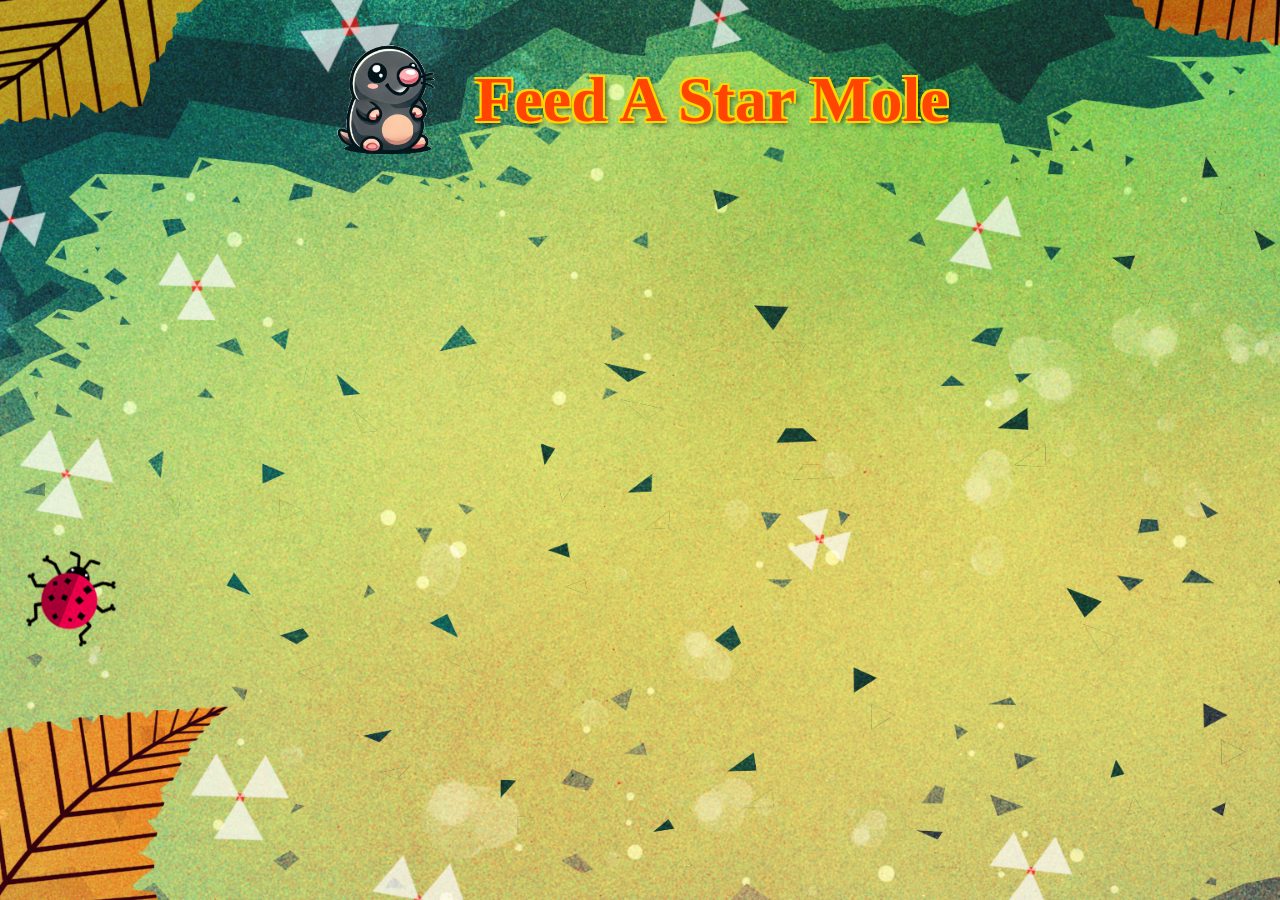
==== index.html @ 2bafc123 "feat: Add and style header with cartoon-style logo" ====
<!DOCTYPE html>
<html lang="en">
  <head>
    <meta charset="UTF-8" />
    <meta name="viewport" content="width=device-width, initial-scale=1.0" />
    <title>Feed A Star Mole</title>
    <link rel="stylesheet" href="css/styles.css" />
  </head>
  <body>
    <header>
      <img src="assets/icon.png" alt="Cute Mole Icon" />
      <h1 class="cartoon-fun">Feed A Star Mole</h1>
    </header>
    <script src="js/script.js"></script>
  </body>
</html>
---- css/styles.css ----
/* GLOBAL STYLES */
* {
  box-sizing: border-box;
  /* border: 1px solid red; */
}

body {
  font-family: "Roboto", sans-serif;
  margin: 0;
  padding: 0;
  height: 100vh;
  background-color: #f4f4f4;
  background-image: url("../assets/background.png");
  background-size: cover;
  background-repeat: no-repeat;
}

/* HEADER  */

header {
  display: flex;
  justify-content: center;
  align-items: center;
  gap: 2rem;
  padding-top: 20px;
}

.cartoon-fun {
  font-family: "Fredoka One", cursive;
  color: #ff4500;
  font-size: 4em;
  text-shadow: -2px -2px 0 #ffd700, 2px -2px 0 #ffd700, -2px 2px 0 #ffd700,
    2px 2px 0 #ffd700, 4px 4px 5px rgba(0, 0, 0, 0.5);
}

header img {
  width: 7em;
  height: auto;
}
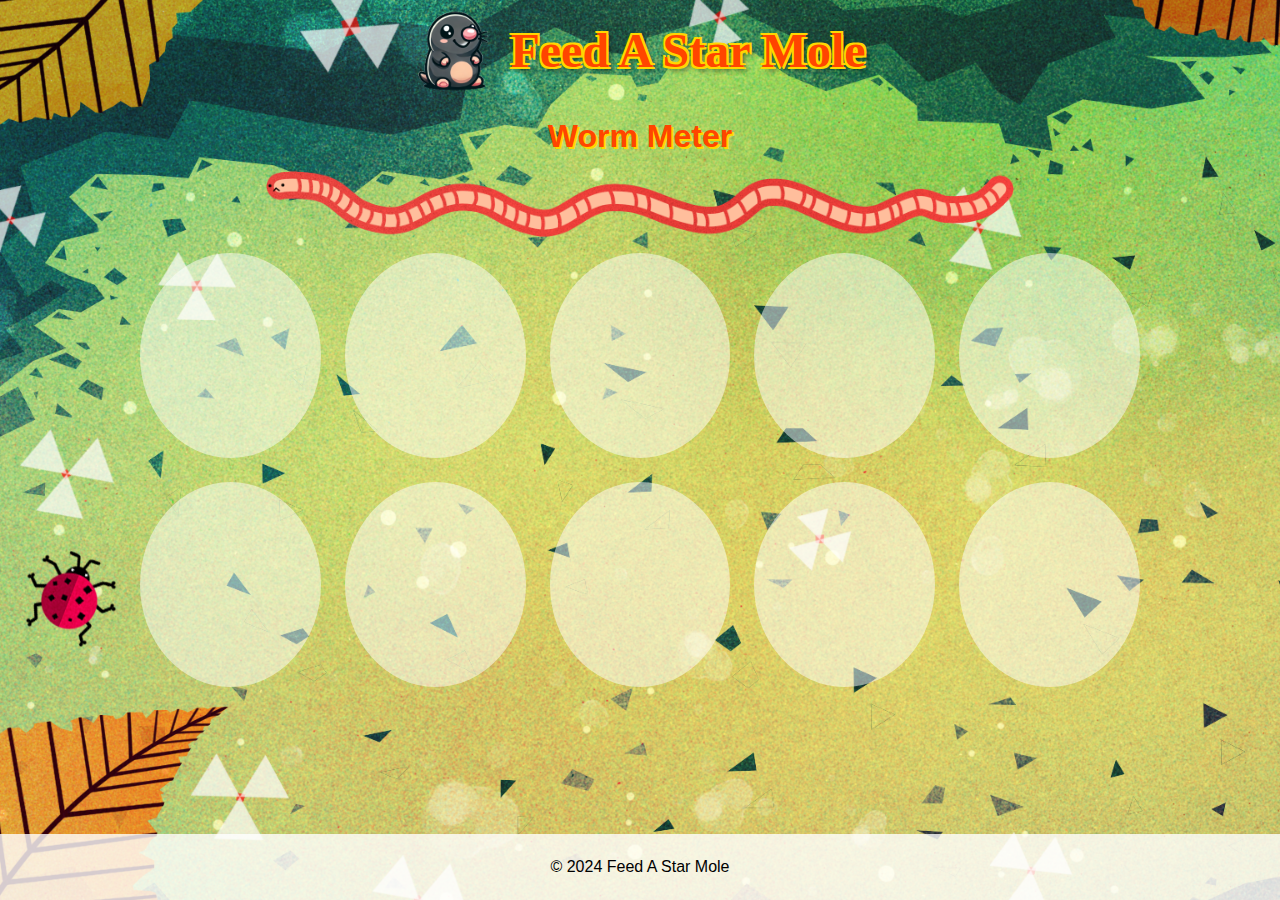
==== commit 2e09bcfe: "feat: Enhance header and layout, add basic structure for the game board and worm meter" ====
--- a/index.html
+++ b/index.html
@@ -11,6 +11,27 @@
       <img src="assets/icon.png" alt="Cute Mole Icon" />
       <h1 class="cartoon-fun">Feed A Star Mole</h1>
     </header>
+    <main>
+      <section class="worm-meter">
+        <h2>Worm Meter</h2>
+        <img src="assets/worm.png" alt="Worm Meter" class="progress-bar"></div>
+      </section>
+      <section class="game-board">
+        <div class="hole"></div>
+        <div class="hole"></div>
+        <div class="hole"></div>
+        <div class="hole"></div>
+        <div class="hole"></div>
+        <div class="hole"></div>
+        <div class="hole"></div>
+        <div class="hole"></div>
+        <div class="hole"></div>
+        <div class="hole"></div>
+      </section>
+    </main>
+    <footer>
+      <p>&copy; 2024 Feed A Star Mole</p>
+    </footer>
     <script src="js/script.js"></script>
   </body>
 </html>
--- a/css/styles.css
+++ b/css/styles.css
@@ -5,6 +5,9 @@
 }
 
 body {
+  display: flex;
+  flex-direction: column;
+  justify-content: space-between;
   font-family: "Roboto", sans-serif;
   margin: 0;
   padding: 0;
@@ -16,24 +19,78 @@
 }
 
 /* HEADER  */
-
 header {
   display: flex;
   justify-content: center;
   align-items: center;
-  gap: 2rem;
-  padding-top: 20px;
+  gap: 1em;
+  padding: 10px 20px;
 }
 
 .cartoon-fun {
   font-family: "Fredoka One", cursive;
   color: #ff4500;
-  font-size: 4em;
+  font-size: 3em;
+  margin: 0.25em 0;
   text-shadow: -2px -2px 0 #ffd700, 2px -2px 0 #ffd700, -2px 2px 0 #ffd700,
     2px 2px 0 #ffd700, 4px 4px 5px rgba(0, 0, 0, 0.5);
 }
 
 header img {
-  width: 7em;
+  width: 5em; /* Reduced size */
   height: auto;
 }
+
+/* MAIN  */
+main {
+  display: flex;
+  flex-direction: column;
+  flex: 1;
+}
+
+.worm-meter {
+  display: flex;
+  flex-direction: column;
+  gap: 1em;
+  text-align: center;
+  margin: 0;
+  padding: 1rem;
+  border-radius: 10px;
+}
+
+.worm-meter h2 {
+  margin: 0;
+  font-size: 2rem;
+  color: #ff4500;
+  text-shadow: 2px 2px 0 #ffd700;
+}
+
+.worm-meter .progress-bar {
+  width: 60%;
+  margin: 0 auto;
+}
+
+.game-board {
+  display: flex;
+  flex-wrap: wrap;
+  justify-content: center;
+  align-self: center;
+  gap: 1.5em;
+  width: 80%;
+  margin: 0 auto;
+  max-width: 1200px;
+}
+
+.hole {
+  flex: 1 1 calc(20% - 1.5em); /* 20% width minus the gap */
+  max-width: calc(20% - 1.5em);
+  padding-top: 20%; /* Maintain square aspect ratio */
+  position: relative;
+  background: rgba(255, 255, 255, 0.5);
+  border-radius: 50%;
+}
+footer {
+  text-align: center;
+  padding: 0.5em 0;
+  background: rgba(255, 255, 255, 0.8);
+}
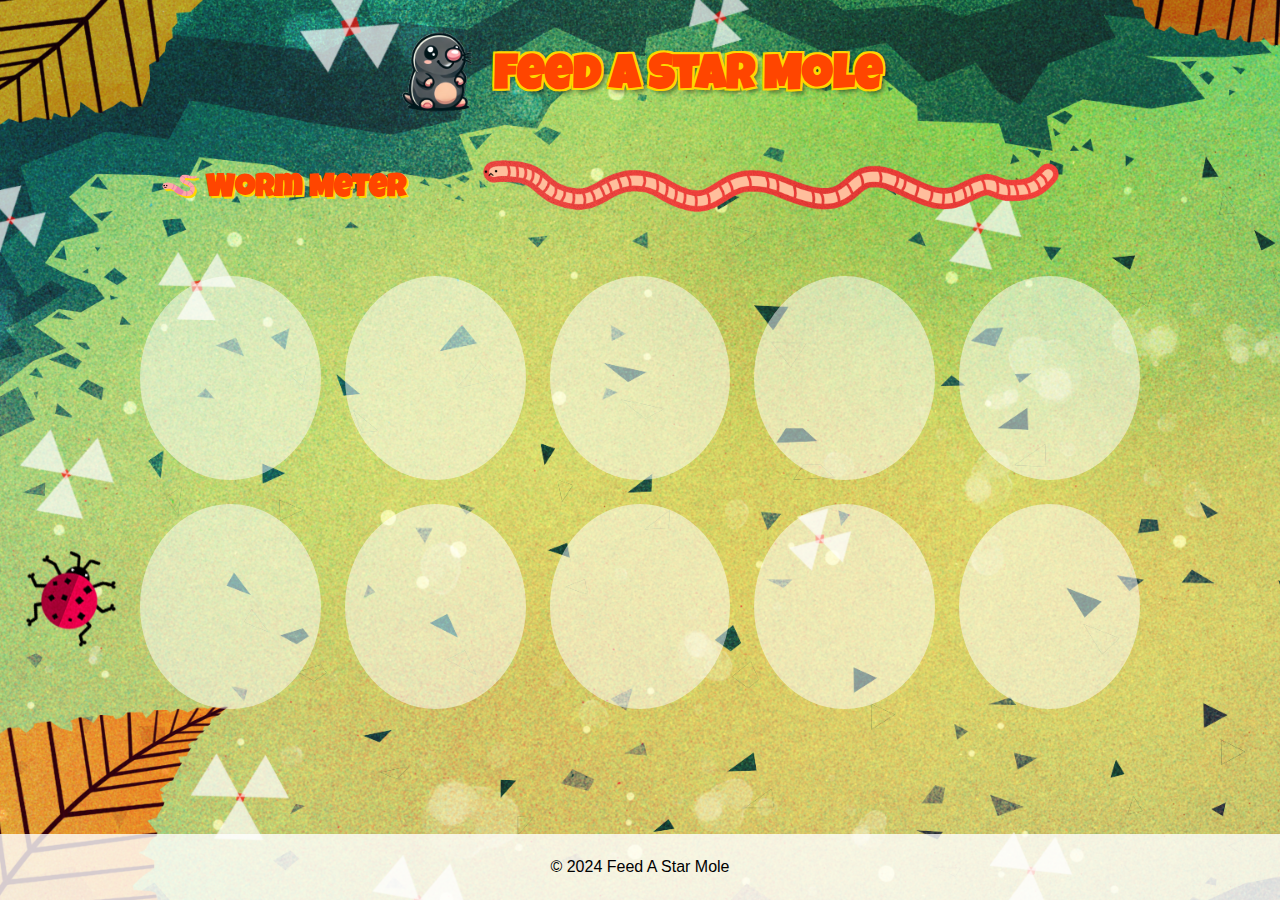
==== commit dd1559fc: "feat: Update layout, spacing, and font styles for Feed A Star Mole game" ====
--- a/index.html
+++ b/index.html
@@ -3,6 +3,10 @@
   <head>
     <meta charset="UTF-8" />
     <meta name="viewport" content="width=device-width, initial-scale=1.0" />
+    <link
+      href="https://fonts.googleapis.com/css2?family=Luckiest+Guy&display=swap"
+      rel="stylesheet"
+    />
     <title>Feed A Star Mole</title>
     <link rel="stylesheet" href="css/styles.css" />
   </head>
@@ -13,8 +17,12 @@
     </header>
     <main>
       <section class="worm-meter">
-        <h2>Worm Meter</h2>
-        <img src="assets/worm.png" alt="Worm Meter" class="progress-bar"></div>
+        <h2>🪱 Worm Meter</h2>
+        <img
+          src="assets/worm.png"
+          alt="Worm Meter"
+          class="progress-bar hidden"
+        />
       </section>
       <section class="game-board">
         <div class="hole"></div>
--- a/css/styles.css
+++ b/css/styles.css
@@ -28,16 +28,16 @@
 }
 
 .cartoon-fun {
-  font-family: "Fredoka One", cursive;
+  font-family: "Luckiest Guy", cursive;
   color: #ff4500;
   font-size: 3em;
-  margin: 0.25em 0;
+  padding-top: 0.25em;
   text-shadow: -2px -2px 0 #ffd700, 2px -2px 0 #ffd700, -2px 2px 0 #ffd700,
     2px 2px 0 #ffd700, 4px 4px 5px rgba(0, 0, 0, 0.5);
 }
 
 header img {
-  width: 5em; /* Reduced size */
+  width: 5em;
   height: auto;
 }
 
@@ -50,16 +50,19 @@
 
 .worm-meter {
   display: flex;
-  flex-direction: column;
+  justify-content: center;
+  align-items: center;
   gap: 1em;
   text-align: center;
-  margin: 0;
-  padding: 1rem;
+  width: 75%;
+  margin: 0 auto;
+  padding: 1em 0 4em 0;
   border-radius: 10px;
 }
 
 .worm-meter h2 {
   margin: 0;
+  font-family: "Luckiest Guy", cursive;
   font-size: 2rem;
   color: #ff4500;
   text-shadow: 2px 2px 0 #ffd700;
@@ -69,6 +72,10 @@
   width: 60%;
   margin: 0 auto;
 }
+
+/* .hidden {
+  visibility: hidden;
+} */
 
 .game-board {
   display: flex;
@@ -89,6 +96,8 @@
   background: rgba(255, 255, 255, 0.5);
   border-radius: 50%;
 }
+
+/* FOOTER  */
 footer {
   text-align: center;
   padding: 0.5em 0;
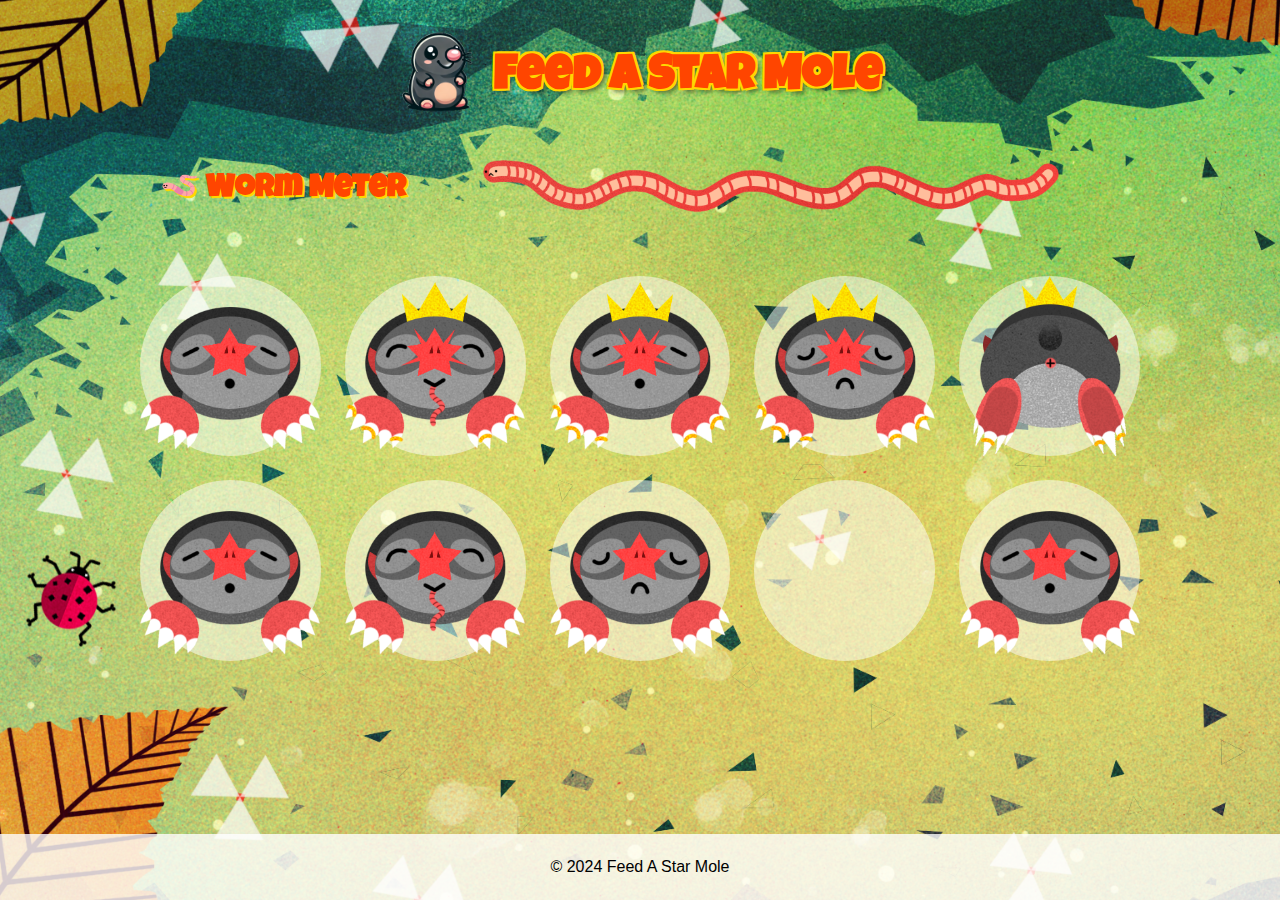
==== commit a148e73a: "feat: Semi-finalize HTML and CSS structure for game" ====
--- a/index.html
+++ b/index.html
@@ -25,16 +25,107 @@
         />
       </section>
       <section class="game-board">
-        <div class="hole"></div>
-        <div class="hole"></div>
-        <div class="hole"></div>
-        <div class="hole"></div>
-        <div class="hole"></div>
-        <div class="hole"></div>
-        <div class="hole"></div>
-        <div class="hole"></div>
-        <div class="hole"></div>
-        <div class="hole"></div>
+        <!-- We are creating holes here -->
+        <div class="hole-container" id="hole-0">
+          <div class="hole">
+            <img
+              data-index="0"
+              src="assets/mole-hungry.png"
+              alt="mole"
+              class="mole hungry hidden"
+            />
+          </div>
+        </div>
+        <div class="hole-container" id="hole-1">
+          <div class="hole">
+            <img
+              data-index="1"
+              src="assets/king-mole-fed.png"
+              alt="mole"
+              class="mole hidden"
+            />
+          </div>
+        </div>
+        <div class="hole-container" id="hole-2">
+          <div class="hole">
+            <img
+              data-index="2"
+              src="assets/king-mole-hungry.png"
+              alt="mole"
+              class="mole hungry hidden"
+            />
+          </div>
+        </div>
+        <div class="hole-container" id="hole-3">
+          <div class="hole">
+            <img
+              data-index="3"
+              src="assets/king-mole-sad.png"
+              alt="mole"
+              class="mole hidden"
+            />
+          </div>
+        </div>
+        <div class="hole-container" id="hole-4">
+          <div class="hole">
+            <img
+              data-index="4"
+              src="assets/king-mole-leaving.png"
+              alt="mole"
+              class="mole hidden"
+            />
+          </div>
+        </div>
+        <div class="hole-container" id="hole-5">
+          <div class="hole">
+            <img
+              data-index="5"
+              src="assets/mole-hungry.png"
+              alt="mole"
+              class="mole hungry hidden"
+            />
+          </div>
+        </div>
+        <div class="hole-container" id="hole-6">
+          <div class="hole">
+            <img
+              data-index="6"
+              src="assets/mole-fed.png"
+              alt="mole"
+              class="mole hidden"
+            />
+          </div>
+        </div>
+        <div class="hole-container" id="hole-7">
+          <div class="hole">
+            <img
+              data-index="7"
+              src="assets/mole-sad.png"
+              alt="mole"
+              class="mole hidden"
+            />
+          </div>
+        </div>
+        <div class="hole-container" id="hole-8">
+          <div class="hole">
+            <img
+              data-index="8"
+              src="assets/mole-leaving.png"
+              alt="mole"
+              class="mole gone hidden"
+            />
+          </div>
+        </div>
+        <div class="hole-container" id="hole-9">
+          <div class="hole">
+            <img
+              data-index="9"
+              src="assets/mole-hungry.png"
+              alt="mole"
+              class="mole hungry hidden"
+            />
+          </div>
+        </div>
       </section>
     </main>
     <footer>
--- a/css/styles.css
+++ b/css/styles.css
@@ -12,13 +12,14 @@
   margin: 0;
   padding: 0;
   height: 100vh;
-  background-color: #f4f4f4;
+  background-color: #c0c86d;
   background-image: url("../assets/background.png");
   background-size: cover;
   background-repeat: no-repeat;
+  cursor: url("../assets/cursor.png"), default;
 }
 
-/* HEADER  */
+/* HEADER */
 header {
   display: flex;
   justify-content: center;
@@ -41,7 +42,7 @@
   height: auto;
 }
 
-/* MAIN  */
+/* MAIN */
 main {
   display: flex;
   flex-direction: column;
@@ -85,19 +86,41 @@
   gap: 1.5em;
   width: 80%;
   margin: 0 auto;
-  max-width: 1200px;
+  max-width: 1920px;
+  max-height: 1080px;
+}
+
+.hole-container {
+  flex: 1 1 calc(20% - 1.5em); /* 20% width minus the gap */
+  max-width: calc(20% - 1.5em);
 }
 
 .hole {
-  flex: 1 1 calc(20% - 1.5em); /* 20% width minus the gap */
-  max-width: calc(20% - 1.5em);
-  padding-top: 20%; /* Maintain square aspect ratio */
+  width: 100%;
+  padding-top: 100%; /* Maintain square aspect ratio */
   position: relative;
   background: rgba(255, 255, 255, 0.5);
   border-radius: 50%;
 }
 
-/* FOOTER  */
+.hole img {
+  position: absolute;
+  top: 0;
+  left: 0;
+  width: 100%;
+  height: 100%;
+  object-fit: cover;
+}
+
+.hungry {
+  cursor: url("../assets/cursor-worm.png"), default;
+}
+
+.gone {
+  display: none;
+}
+
+/* FOOTER */
 footer {
   text-align: center;
   padding: 0.5em 0;
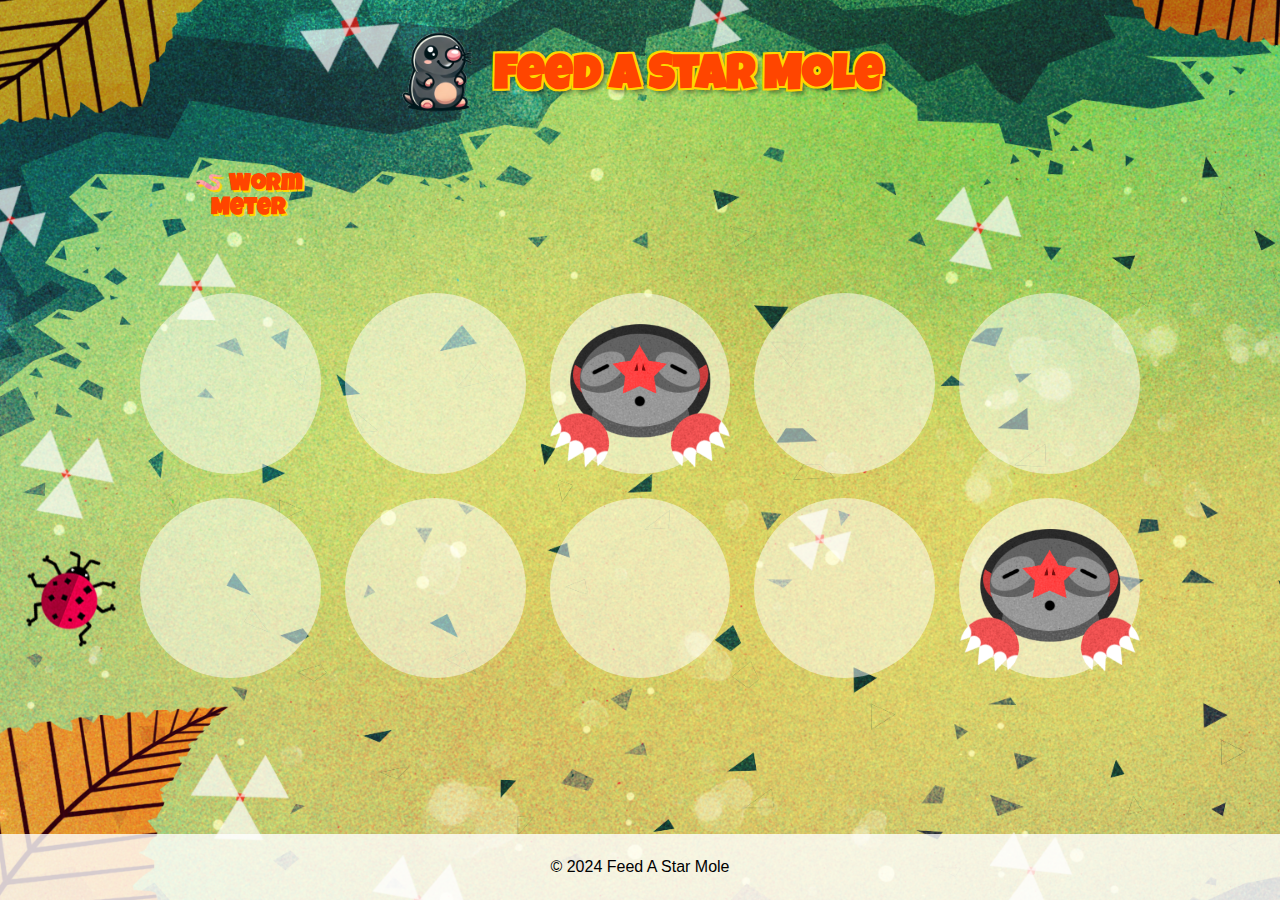
==== commit fbee2e9a: "feat: Implement Worm Meter Progress and Click Event for Moles" ====
--- a/index.html
+++ b/index.html
@@ -21,7 +21,7 @@
         <img
           src="assets/worm.png"
           alt="Worm Meter"
-          class="progress-bar hidden"
+          class="worm-meter-progress hidden"
         />
       </section>
       <section class="game-board">
@@ -112,7 +112,7 @@
               data-index="8"
               src="assets/mole-leaving.png"
               alt="mole"
-              class="mole gone hidden"
+              class="mole hidden"
             />
           </div>
         </div>
--- a/css/styles.css
+++ b/css/styles.css
@@ -64,19 +64,21 @@
 .worm-meter h2 {
   margin: 0;
   font-family: "Luckiest Guy", cursive;
-  font-size: 2rem;
+  font-size: 1.5rem;
   color: #ff4500;
   text-shadow: 2px 2px 0 #ffd700;
 }
 
-.worm-meter .progress-bar {
-  width: 60%;
-  margin: 0 auto;
+.worm-meter-progress {
+  height: 100%;
+  width: 80%;
+  clip-path: inset(0 100% 0 0);
+  transition: clip-path 0.5s ease; /* Smooth transition */
 }
 
-/* .hidden {
+.hidden {
   visibility: hidden;
-} */
+}
 
 .game-board {
   display: flex;
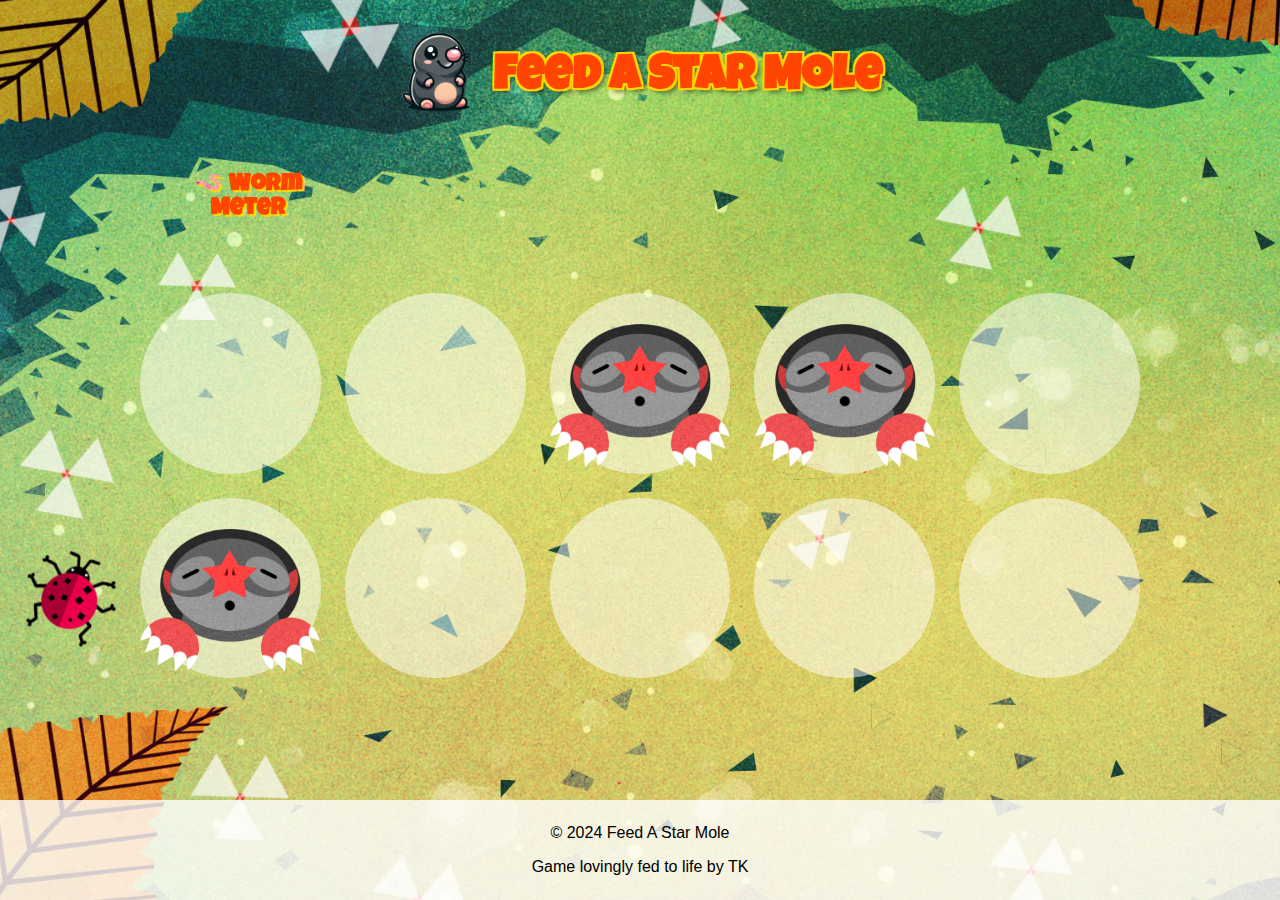
==== commit 549a7572: "Added a footer line and a screenshot to the README for better understanding of the game." ====
--- a/index.html
+++ b/index.html
@@ -130,6 +130,7 @@
     </main>
     <footer>
       <p>&copy; 2024 Feed A Star Mole</p>
+      <p>Game lovingly fed to life by TK</p>
     </footer>
     <script src="js/script.js"></script>
   </body>
--- a/css/styles.css
+++ b/css/styles.css
@@ -128,3 +128,13 @@
   padding: 0.5em 0;
   background: rgba(255, 255, 255, 0.8);
 }
+
+/* END GAME */
+.end-game {
+  width: 60%;
+  height: auto;
+  margin: 0 auto;
+  background-image: url(../assets/win.png);
+  background-size: contain;
+  background-repeat: no-repeat;
+}
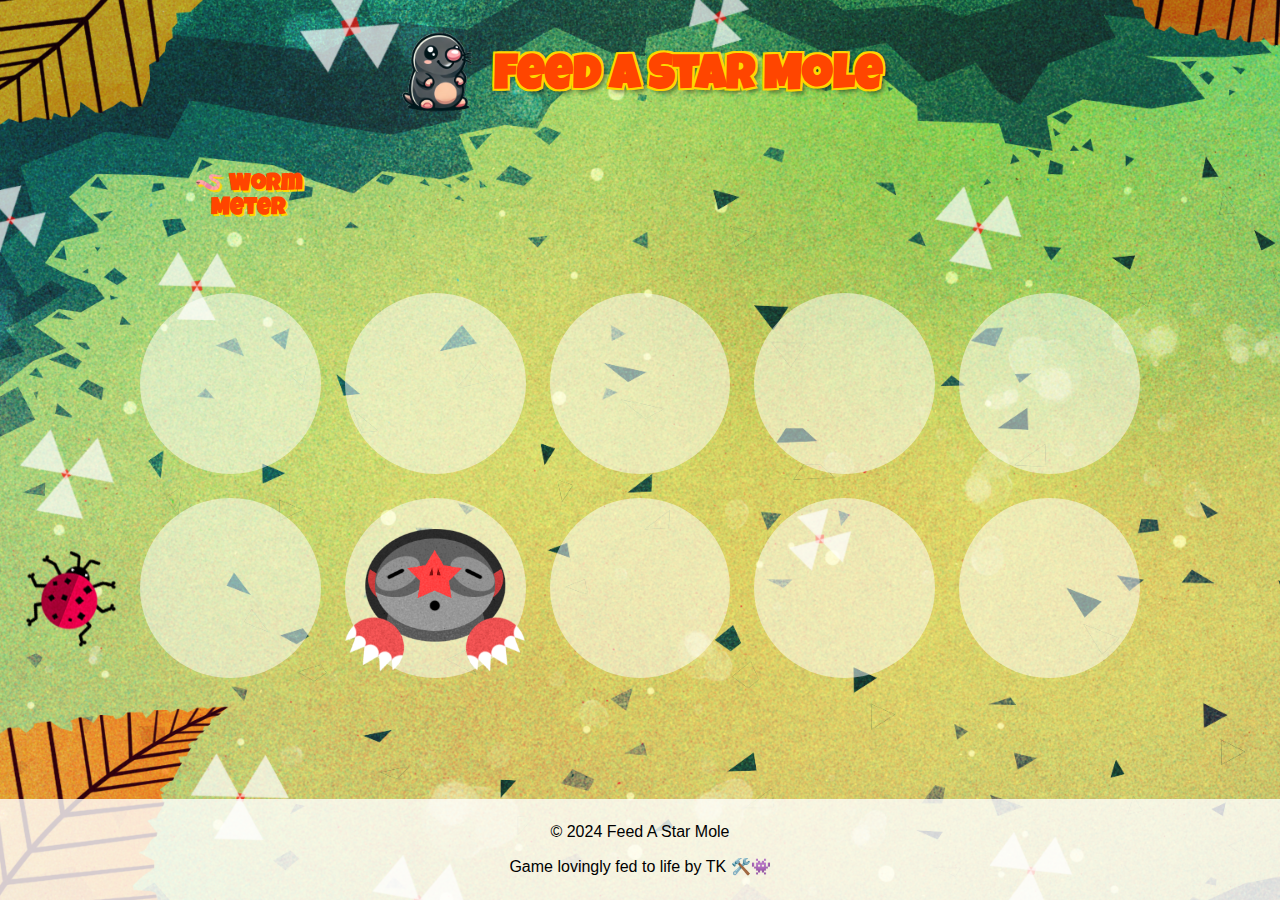
==== commit ac35cfcc: "fixed the file path for the screenshot" ====
--- a/index.html
+++ b/index.html
@@ -130,7 +130,7 @@
     </main>
     <footer>
       <p>&copy; 2024 Feed A Star Mole</p>
-      <p>Game lovingly fed to life by TK</p>
+      <p>Game lovingly fed to life by TK 🛠️👾</p>
     </footer>
     <script src="js/script.js"></script>
   </body>
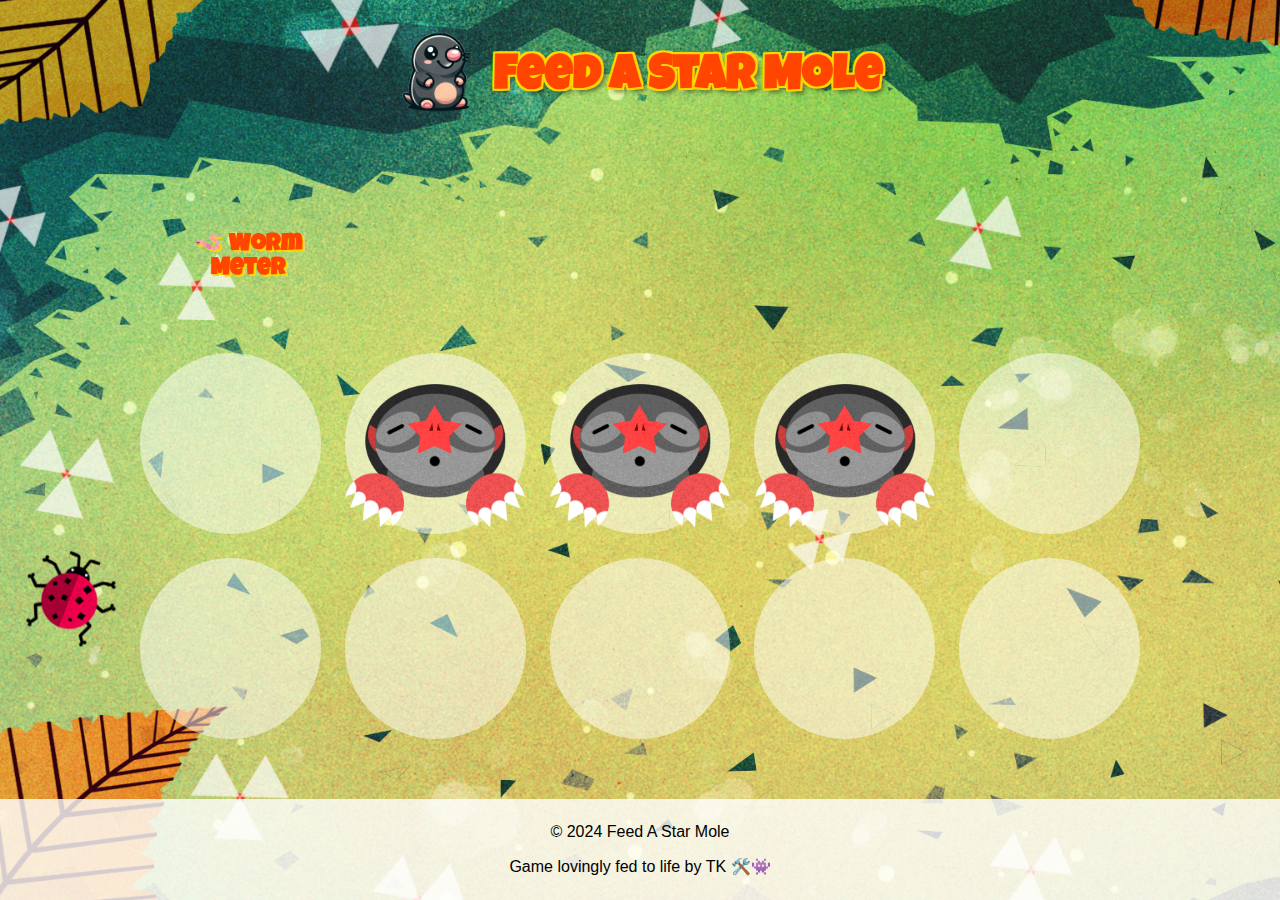
==== commit 55fa5cf3: "Fixed image not being centered in the end game state. Added Live Site link to README.md." ====
--- a/index.html
+++ b/index.html
@@ -24,7 +24,7 @@
           class="worm-meter-progress hidden"
         />
       </section>
-      <section class="game-board">
+      <section id="end-game" class="game-board">
         <!-- We are creating holes here -->
         <div class="hole-container" id="hole-0">
           <div class="hole">
--- a/css/styles.css
+++ b/css/styles.css
@@ -1,7 +1,6 @@
 /* GLOBAL STYLES */
 * {
   box-sizing: border-box;
-  /* border: 1px solid red; */
 }
 
 body {
@@ -43,7 +42,7 @@
 }
 
 /* MAIN */
-main {
+.container {
   display: flex;
   flex-direction: column;
   flex: 1;
@@ -131,10 +130,10 @@
 
 /* END GAME */
 .end-game {
-  width: 60%;
-  height: auto;
-  margin: 0 auto;
+  width: 100%;
+  height: 80vh;
   background-image: url(../assets/win.png);
   background-size: contain;
   background-repeat: no-repeat;
+  background-position: center;
 }
